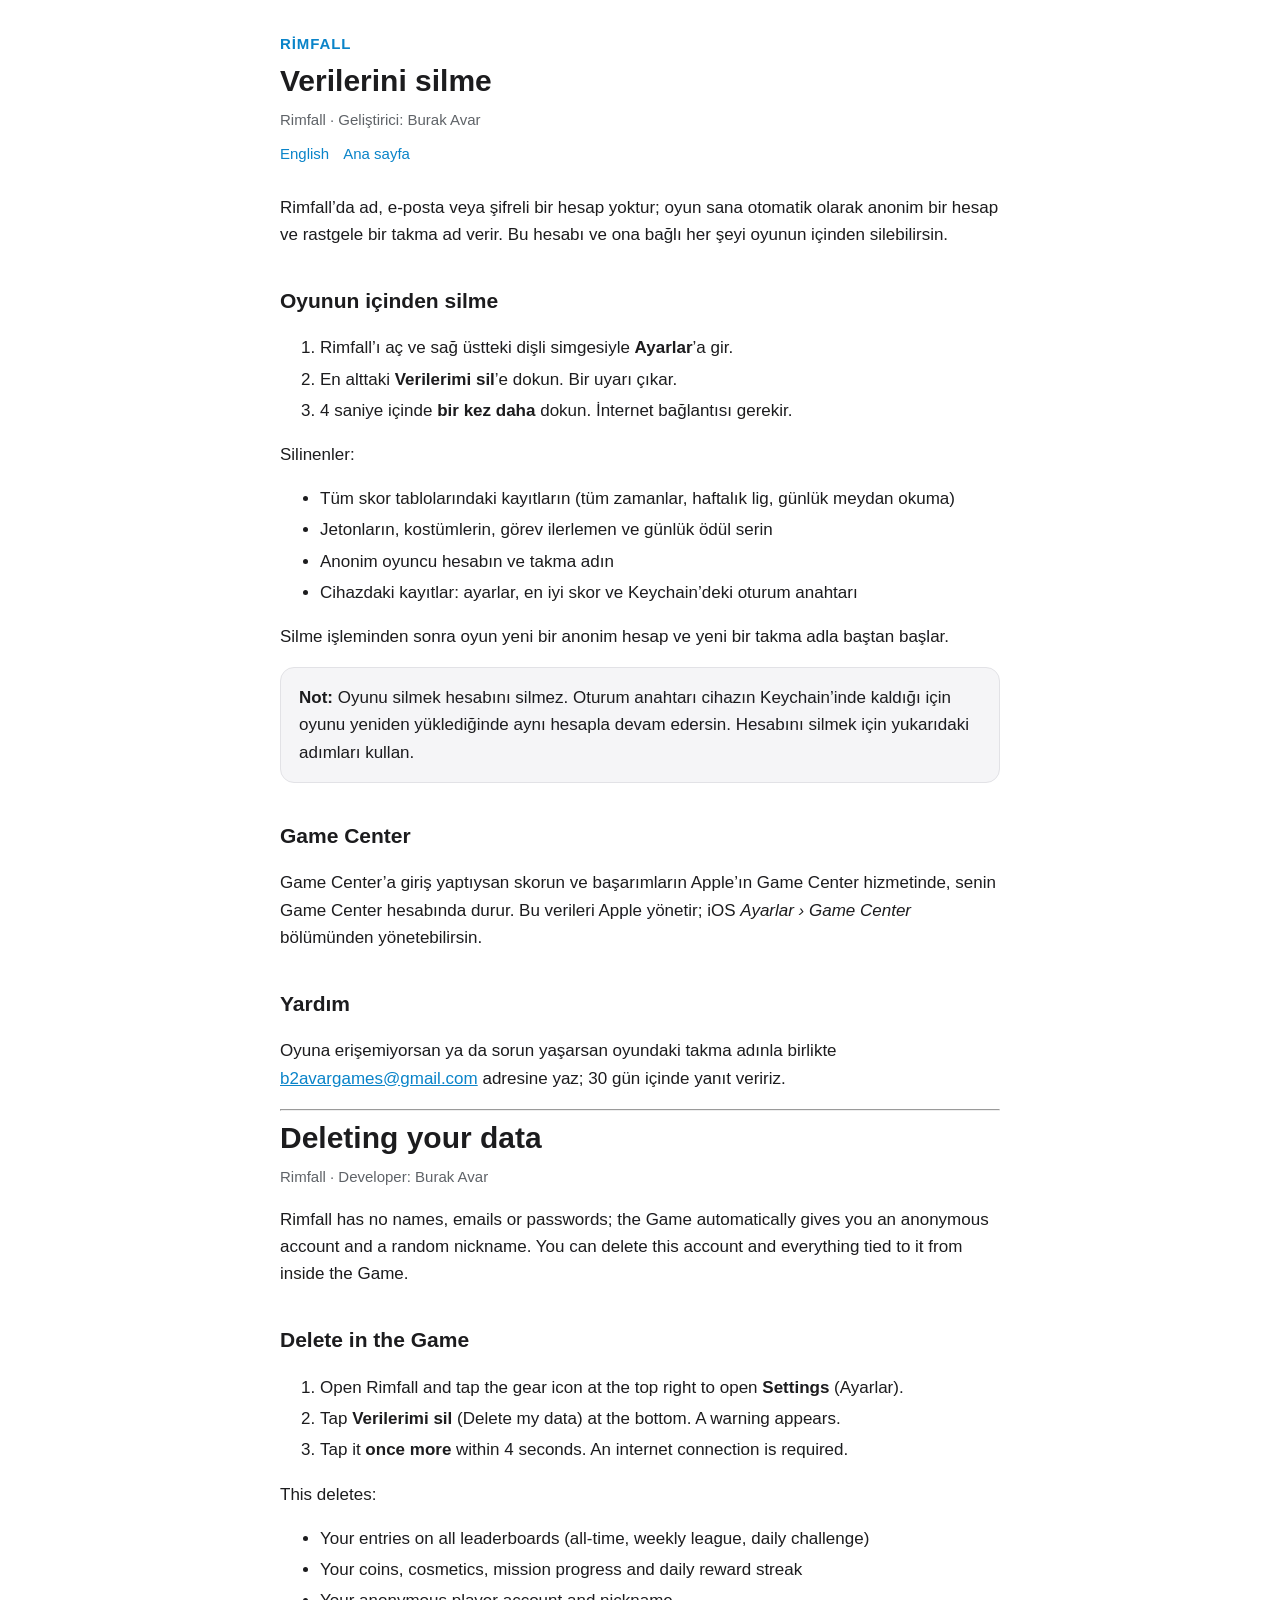
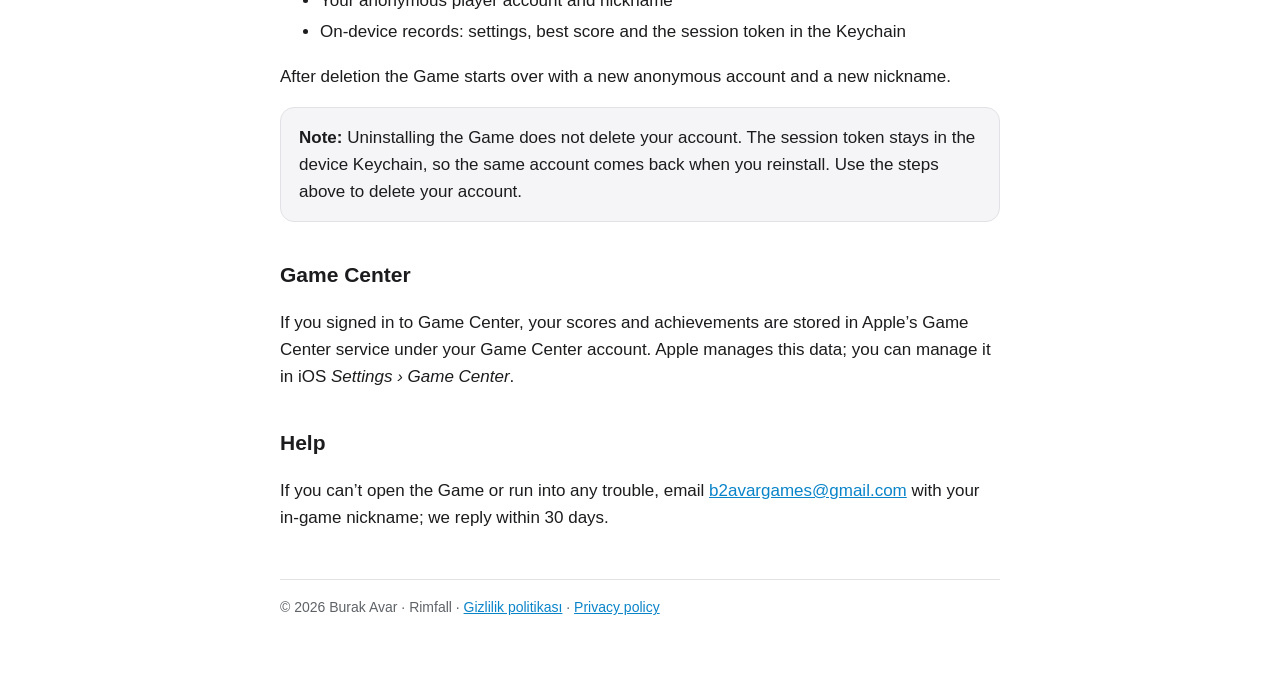
==== delete.html @ 467809b2 "Rimfall gizlilik politikasi, veri silme ve destek sayfalari Co-Authored-By: Claude Opus 5.5 <noreply" ====
<!DOCTYPE html>
<html lang="tr">
<head>
<meta charset="utf-8">
<meta name="viewport" content="width=device-width, initial-scale=1">
<title>Rimfall – Veri silme / Data deletion</title>
<link rel="icon" href="icon.png">
<link rel="stylesheet" href="style.css">
</head>
<body>
<main>
<header>
  <div class="brand">Rimfall</div>
  <h1>Verilerini silme</h1>
  <div class="meta">Rimfall · Geliştirici: Burak Avar</div>
  <div class="lang"><a href="#en">English</a><a href="index.html">Ana sayfa</a></div>
</header>

<p>Rimfall’da ad, e-posta veya şifreli bir hesap yoktur; oyun sana otomatik olarak anonim bir hesap ve rastgele bir takma ad verir. Bu hesabı ve ona bağlı her şeyi oyunun içinden silebilirsin.</p>

<h2>Oyunun içinden silme</h2>
<ol>
  <li>Rimfall’ı aç ve sağ üstteki dişli simgesiyle <strong>Ayarlar</strong>’a gir.</li>
  <li>En alttaki <strong>Verilerimi sil</strong>’e dokun. Bir uyarı çıkar.</li>
  <li>4 saniye içinde <strong>bir kez daha</strong> dokun. İnternet bağlantısı gerekir.</li>
</ol>
<p>Silinenler:</p>
<ul>
  <li>Tüm skor tablolarındaki kayıtların (tüm zamanlar, haftalık lig, günlük meydan okuma)</li>
  <li>Jetonların, kostümlerin, görev ilerlemen ve günlük ödül serin</li>
  <li>Anonim oyuncu hesabın ve takma adın</li>
  <li>Cihazdaki kayıtlar: ayarlar, en iyi skor ve Keychain’deki oturum anahtarı</li>
</ul>
<p>Silme işleminden sonra oyun yeni bir anonim hesap ve yeni bir takma adla baştan başlar.</p>

<div class="card"><strong>Not:</strong> Oyunu silmek hesabını silmez. Oturum anahtarı cihazın Keychain’inde kaldığı için oyunu yeniden yüklediğinde aynı hesapla devam edersin. Hesabını silmek için yukarıdaki adımları kullan.</div>

<h2>Game Center</h2>
<p>Game Center’a giriş yaptıysan skorun ve başarımların Apple’ın Game Center hizmetinde, senin Game Center hesabında durur. Bu verileri Apple yönetir; iOS <em>Ayarlar › Game Center</em> bölümünden yönetebilirsin.</p>

<h2>Yardım</h2>
<p>Oyuna erişemiyorsan ya da sorun yaşarsan oyundaki takma adınla birlikte <a href="mailto:b2avargames@gmail.com?subject=Rimfall%20veri%20silme">b2avargames@gmail.com</a> adresine yaz; 30 gün içinde yanıt veririz.</p>

<hr id="en">

<h1>Deleting your data</h1>
<div class="meta">Rimfall · Developer: Burak Avar</div>

<p>Rimfall has no names, emails or passwords; the Game automatically gives you an anonymous account and a random nickname. You can delete this account and everything tied to it from inside the Game.</p>

<h2>Delete in the Game</h2>
<ol>
  <li>Open Rimfall and tap the gear icon at the top right to open <strong>Settings</strong> (Ayarlar).</li>
  <li>Tap <strong>Verilerimi sil</strong> (Delete my data) at the bottom. A warning appears.</li>
  <li>Tap it <strong>once more</strong> within 4 seconds. An internet connection is required.</li>
</ol>
<p>This deletes:</p>
<ul>
  <li>Your entries on all leaderboards (all-time, weekly league, daily challenge)</li>
  <li>Your coins, cosmetics, mission progress and daily reward streak</li>
  <li>Your anonymous player account and nickname</li>
  <li>On-device records: settings, best score and the session token in the Keychain</li>
</ul>
<p>After deletion the Game starts over with a new anonymous account and a new nickname.</p>

<div class="card"><strong>Note:</strong> Uninstalling the Game does not delete your account. The session token stays in the device Keychain, so the same account comes back when you reinstall. Use the steps above to delete your account.</div>

<h2>Game Center</h2>
<p>If you signed in to Game Center, your scores and achievements are stored in Apple’s Game Center service under your Game Center account. Apple manages this data; you can manage it in iOS <em>Settings › Game Center</em>.</p>

<h2>Help</h2>
<p>If you can’t open the Game or run into any trouble, email <a href="mailto:b2avargames@gmail.com?subject=Rimfall%20data%20deletion">b2avargames@gmail.com</a> with your in-game nickname; we reply within 30 days.</p>

<footer>© 2026 Burak Avar · Rimfall · <a href="tr.html">Gizlilik politikası</a> · <a href="en.html">Privacy policy</a></footer>
</main>
</body>
</html>
---- style.css ----
:root {
  --bg: #ffffff;
  --text: #1c1c1e;
  --muted: #5f6368;
  --accent: #0a84c9;
  --card: #f5f5f7;
  --line: #e2e2e6;
}
@media (prefers-color-scheme: dark) {
  :root {
    --bg: #0f1020;
    --text: #ededf2;
    --muted: #a0a3aa;
    --accent: #4fd8ff;
    --card: #1a1c33;
    --line: #2a2d4a;
  }
}
* { box-sizing: border-box; }
body {
  margin: 0;
  background: var(--bg);
  color: var(--text);
  font: 17px/1.6 -apple-system, BlinkMacSystemFont, "Segoe UI", Roboto, Helvetica, Arial, sans-serif;
}
main { max-width: 760px; margin: 0 auto; padding: 32px 20px 64px; }
header { margin-bottom: 28px; }
.brand { color: var(--accent); font-weight: 700; font-size: 15px; letter-spacing: .06em; text-transform: uppercase; }
h1 { font-size: 30px; line-height: 1.25; margin: 6px 0 8px; }
h2 { font-size: 21px; margin: 36px 0 10px; }
h3 { font-size: 17px; margin: 22px 0 6px; }
p, li { color: var(--text); }
.meta { color: var(--muted); font-size: 15px; }
.lang { margin-top: 10px; font-size: 15px; }
.lang a { color: var(--accent); text-decoration: none; margin-right: 14px; }
.card { background: var(--card); border: 1px solid var(--line); border-radius: 14px; padding: 16px 18px; margin: 16px 0; }
table { width: 100%; border-collapse: collapse; margin: 12px 0; font-size: 15px; }
th, td { text-align: left; vertical-align: top; padding: 10px 8px; border-bottom: 1px solid var(--line); }
th { color: var(--muted); font-weight: 600; }
a { color: var(--accent); }
footer { margin-top: 48px; color: var(--muted); font-size: 14px; border-top: 1px solid var(--line); padding-top: 16px; }
.choice { display: block; background: var(--card); border: 1px solid var(--line); border-radius: 14px; padding: 18px 20px; margin: 12px 0; text-decoration: none; color: var(--text); font-weight: 600; }
.choice span { display: block; color: var(--muted); font-weight: 400; font-size: 15px; }
.hero { display: flex; align-items: center; gap: 14px; }
.hero img { width: 64px; height: 64px; border-radius: 15px; }
ol li, ul li { margin: 4px 0; }
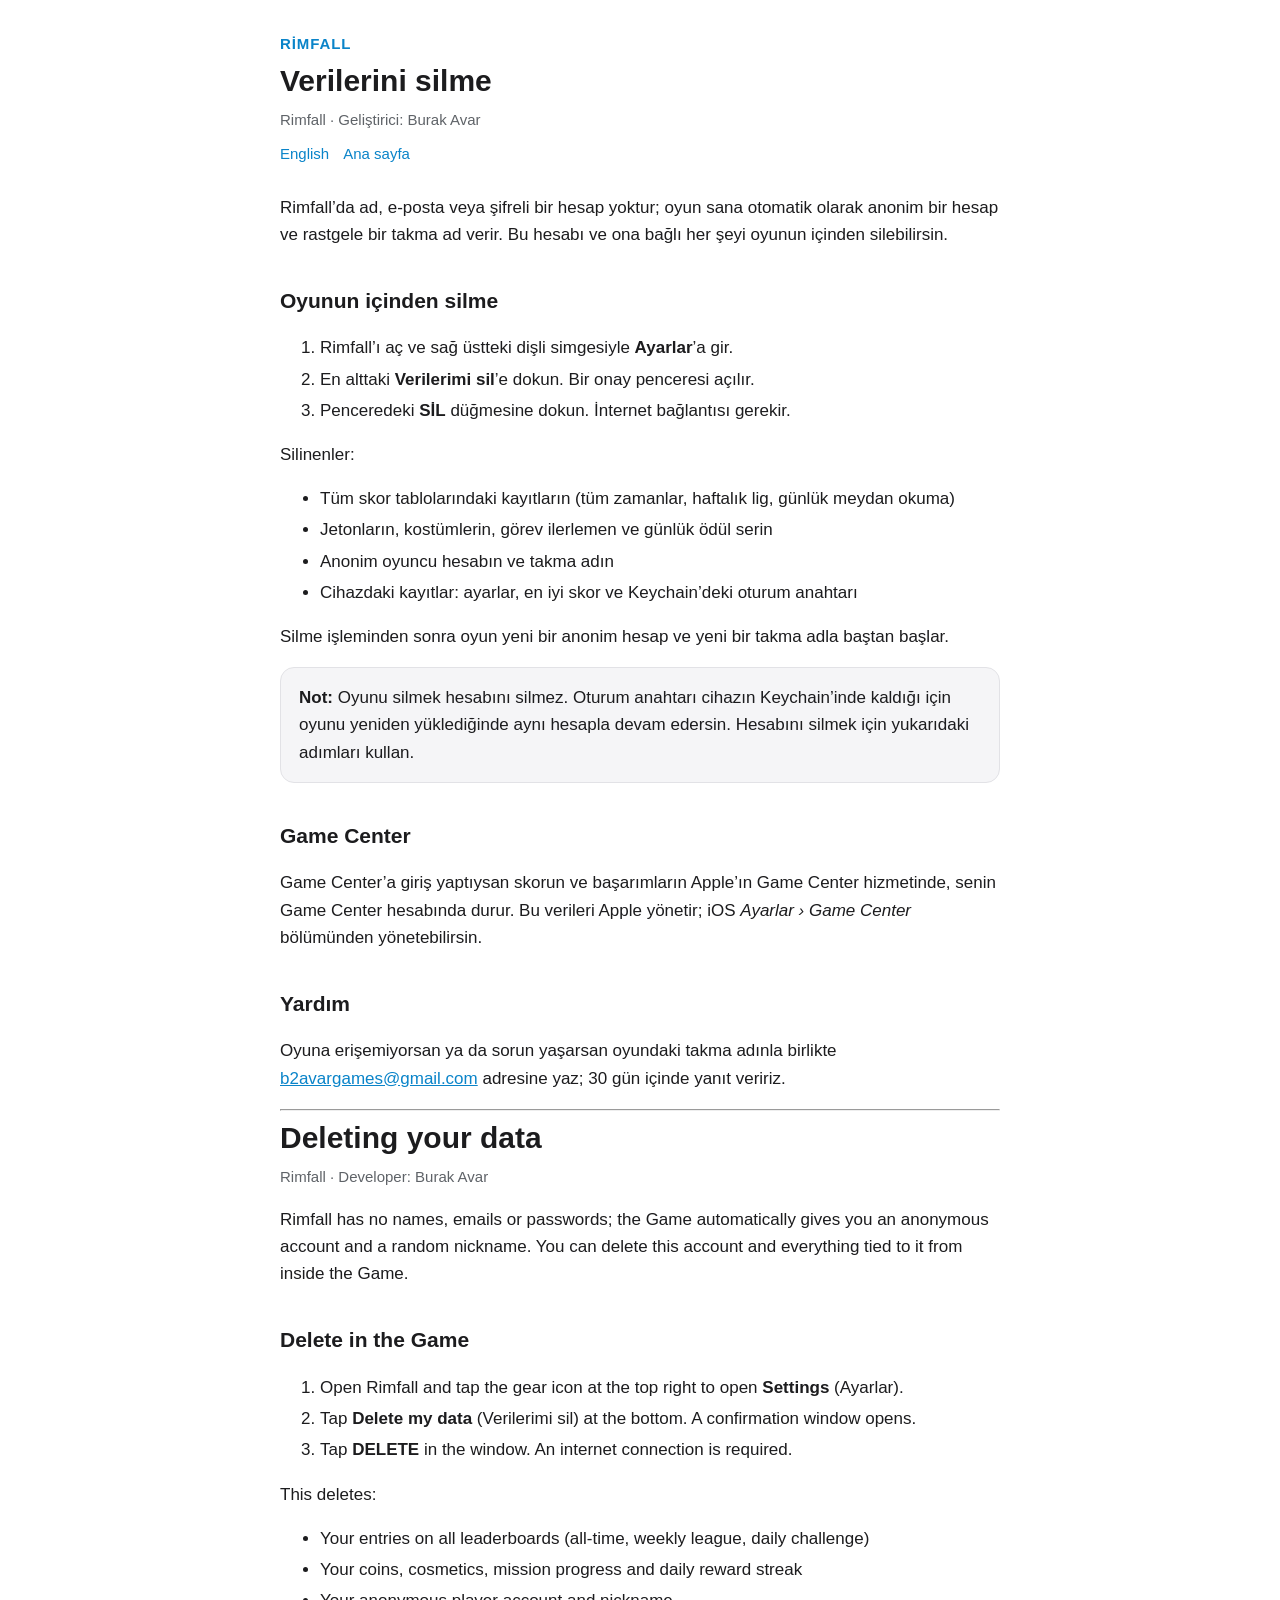
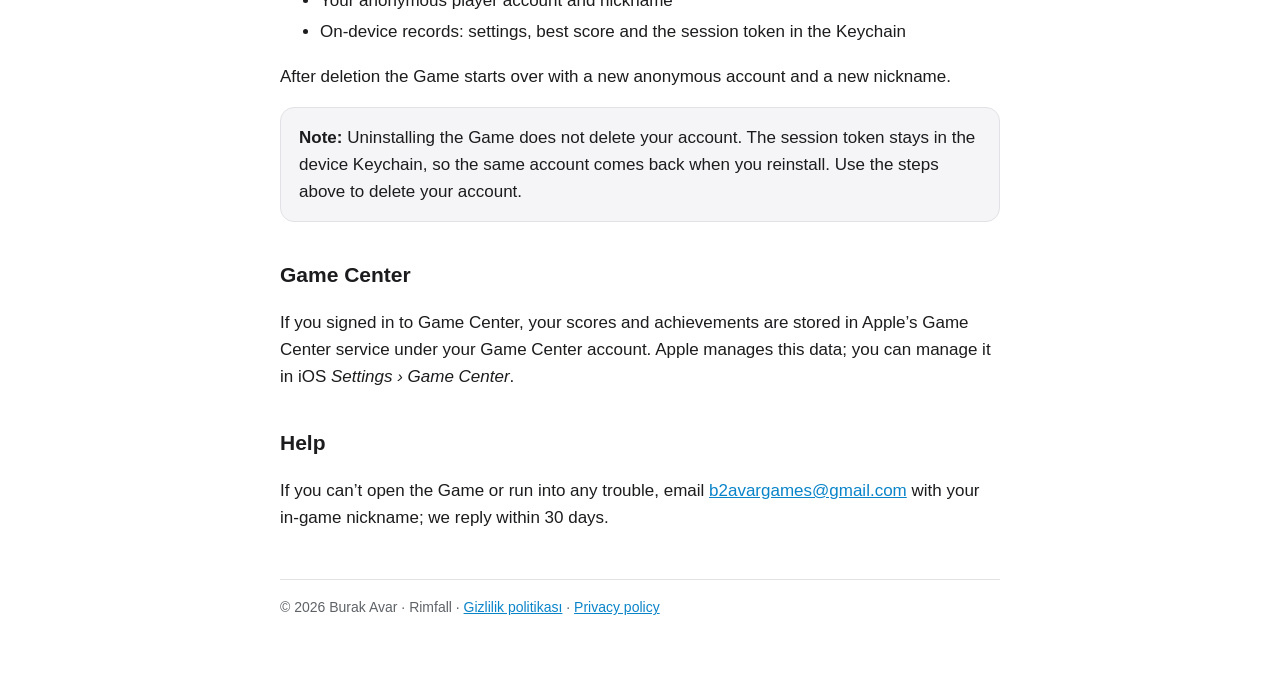
==== commit ad18c5a7: "Analitik (izinli) ve cokme raporlari eklendi; silme adimlari guncellendi" ====
--- a/delete.html
+++ b/delete.html
@@ -21,8 +21,8 @@
 <h2>Oyunun içinden silme</h2>
 <ol>
   <li>Rimfall’ı aç ve sağ üstteki dişli simgesiyle <strong>Ayarlar</strong>’a gir.</li>
-  <li>En alttaki <strong>Verilerimi sil</strong>’e dokun. Bir uyarı çıkar.</li>
-  <li>4 saniye içinde <strong>bir kez daha</strong> dokun. İnternet bağlantısı gerekir.</li>
+  <li>En alttaki <strong>Verilerimi sil</strong>’e dokun. Bir onay penceresi açılır.</li>
+  <li>Penceredeki <strong>SİL</strong> düğmesine dokun. İnternet bağlantısı gerekir.</li>
 </ol>
 <p>Silinenler:</p>
 <ul>
@@ -51,8 +51,8 @@
 <h2>Delete in the Game</h2>
 <ol>
   <li>Open Rimfall and tap the gear icon at the top right to open <strong>Settings</strong> (Ayarlar).</li>
-  <li>Tap <strong>Verilerimi sil</strong> (Delete my data) at the bottom. A warning appears.</li>
-  <li>Tap it <strong>once more</strong> within 4 seconds. An internet connection is required.</li>
+  <li>Tap <strong>Delete my data</strong> (Verilerimi sil) at the bottom. A confirmation window opens.</li>
+  <li>Tap <strong>DELETE</strong> in the window. An internet connection is required.</li>
 </ol>
 <p>This deletes:</p>
 <ul>
